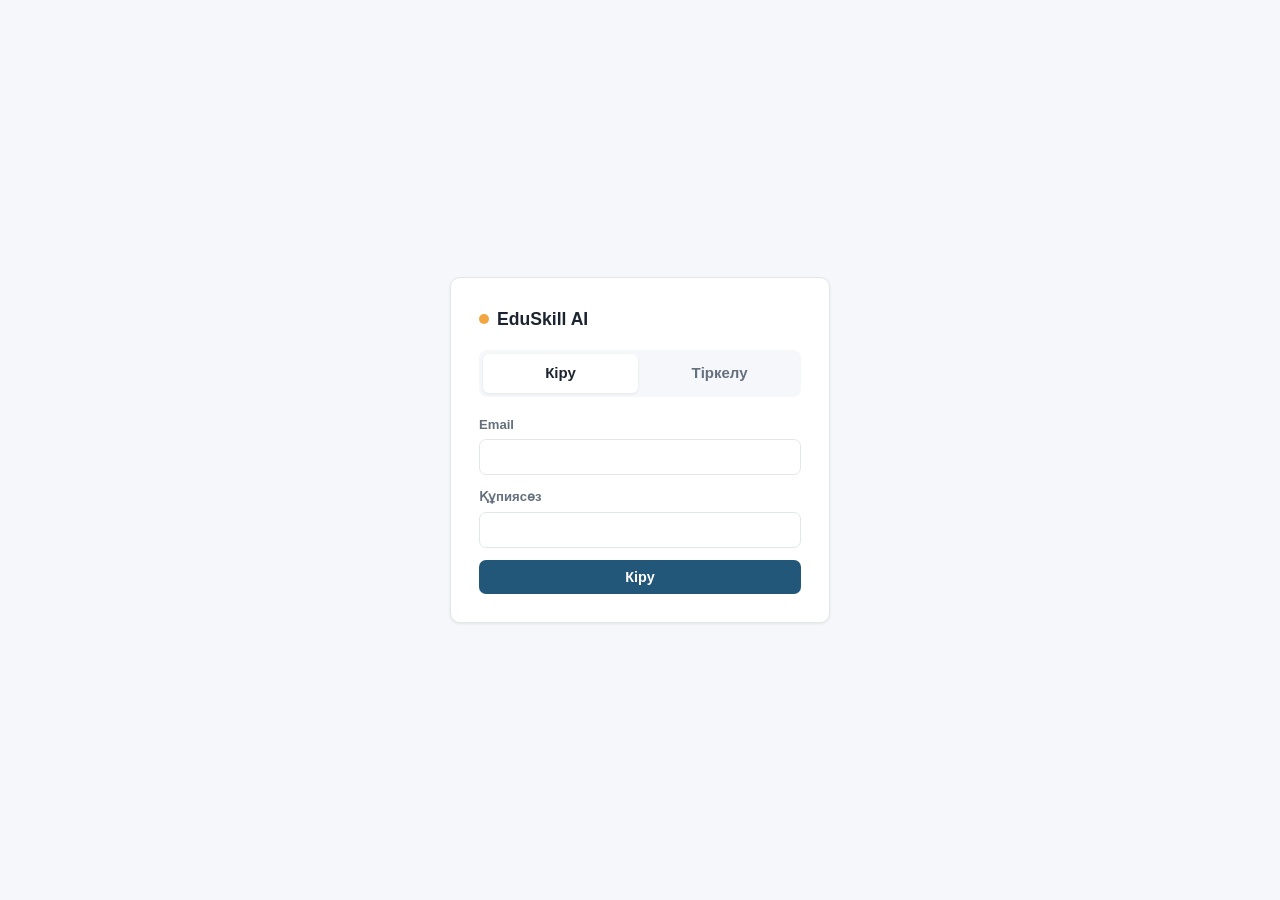
==== src/main/resources/static/index.html @ 42bb8954 "some addition" ====
<!DOCTYPE html>
<html lang="kk">
<head>
    <meta charset="UTF-8">
    <meta name="viewport" content="width=device-width, initial-scale=1">
    <title>EduSkill AI — Кіру</title>
    <link rel="stylesheet" href="css/style.css">
</head>
<body>
<div class="auth-wrap">
    <div class="auth-card">
        <div class="brand"><span class="dot"></span><span>EduSkill AI</span></div>

        <div class="tabs">
            <div class="tab active" data-tab="login">Кіру</div>
            <div class="tab" data-tab="register">Тіркелу</div>
        </div>

        <div id="alert" class="alert" style="display:none"></div>

        <form id="loginForm" class="form-view active">
            <div class="field">
                <label class="label" for="loginEmail">Email</label>
                <input class="input" type="email" id="loginEmail" required>
            </div>
            <div class="field">
                <label class="label" for="loginPassword">Құпиясөз</label>
                <input class="input" type="password" id="loginPassword" required>
            </div>
            <button class="btn btn-primary btn-block" type="submit" id="loginBtn">Кіру</button>
        </form>

        <form id="registerForm" class="form-view">
            <div class="row">
                <div class="field">
                    <label class="label" for="regFirstName">Аты</label>
                    <input class="input" id="regFirstName" required>
                </div>
                <div class="field">
                    <label class="label" for="regLastName">Тегі</label>
                    <input class="input" id="regLastName" required>
                </div>
            </div>
            <div class="field">
                <label class="label" for="regEmail">Email</label>
                <input class="input" type="email" id="regEmail" required>
            </div>
            <div class="field">
                <label class="label" for="regPassword">Құпиясөз</label>
                <input class="input" type="password" id="regPassword" required minlength="6">
            </div>
            <div class="field">
                <label class="label" for="regRole">Рөл</label>
                <select class="input" id="regRole">
                    <option value="STUDENT">Студент</option>
                    <option value="MENTOR">Ментор</option>
                    <option value="COMPANY">Компания</option>
                </select>
            </div>
            <button class="btn btn-primary btn-block" type="submit" id="registerBtn">Тіркелу</button>
        </form>
    </div>
</div>

<script src="js/api.js"></script>
<script>
    if (isLoggedIn()) window.location.href = "dashboard.html";

    const alertEl = document.getElementById("alert");
    document.querySelectorAll(".tab").forEach(tab => {
      tab.addEventListener("click", () => {
        document.querySelectorAll(".tab").forEach(t => t.classList.remove("active"));
        document.querySelectorAll(".form-view").forEach(f => f.classList.remove("active"));
        tab.classList.add("active");
        document.getElementById(tab.dataset.tab + "Form").classList.add("active");
        hideAlert(alertEl);
      });
    });

    document.getElementById("loginForm").addEventListener("submit", async (e) => {
      e.preventDefault();
      const btn = document.getElementById("loginBtn");
      btn.disabled = true; btn.innerHTML = '<span class="spinner"></span>';
      try {
        const data = await apiFetch("/api/v1/auth/authenticate", {
          method: "POST",
          body: JSON.stringify({
            email: document.getElementById("loginEmail").value,
            password: document.getElementById("loginPassword").value
          })
        });
        saveToken(data.token);
        window.location.href = "dashboard.html";
      } catch (err) {
        showError(alertEl, err.message || "Email немесе құпиясөз қате");
        btn.disabled = false; btn.textContent = "Кіру";
      }
    });

    document.getElementById("registerForm").addEventListener("submit", async (e) => {
      e.preventDefault();
      const btn = document.getElementById("registerBtn");
      btn.disabled = true; btn.innerHTML = '<span class="spinner"></span>';
      try {
        await apiFetch("/api/v1/auth/register", {
          method: "POST",
          body: JSON.stringify({
            firstName: document.getElementById("regFirstName").value,
            lastName: document.getElementById("regLastName").value,
            email: document.getElementById("regEmail").value,
            password: document.getElementById("regPassword").value,
            role: document.getElementById("regRole").value
          })
        });
        showSuccess(alertEl, "Тіркелу сәтті өтті. Енді кіре аласыз.");
        document.querySelector('.tab[data-tab="login"]').click();
      } catch (err) {
        showError(alertEl, err.message || "Тіркелу кезінде қате шықты");
      } finally {
        btn.disabled = false; btn.textContent = "Тіркелу";
      }
    });
</script>
</body>
</html>
---- src/main/resources/static/css/style.css ----
:root{
  --bg:#f5f7fa; --surface:#ffffff; --ink:#1b2430; --muted:#64707d;
  --primary:#22577a; --primary-ink:#ffffff; --accent:#f2a541;
  --success:#2e8b57; --danger:#d64545; --border:#e3e7ec;
  --radius:10px; --shadow:0 1px 3px rgba(27,36,48,.08);
}
*{box-sizing:border-box}
body{
  margin:0; background:var(--bg); color:var(--ink);
  font-family:-apple-system,BlinkMacSystemFont,"Segoe UI",Roboto,Arial,sans-serif;
  font-size:15px; line-height:1.5;
}
a{color:var(--primary)}
h1,h2,h3{margin:0 0 .4em; font-weight:650}
h1{font-size:1.5rem} h2{font-size:1.15rem} h3{font-size:1rem}
p{margin:0 0 .6em}

/* ---- Auth (no sidebar) page ---- */
.auth-wrap{min-height:100vh;display:flex;align-items:center;justify-content:center;padding:24px}
.auth-card{width:100%;max-width:380px;background:var(--surface);border:1px solid var(--border);
  border-radius:var(--radius);box-shadow:var(--shadow);padding:28px}
.brand{display:flex;align-items:center;gap:8px;margin-bottom:18px}
.brand .dot{width:10px;height:10px;border-radius:50%;background:var(--accent)}
.brand span{font-weight:700;font-size:1.1rem}
.tabs{display:flex;gap:4px;background:var(--bg);border-radius:8px;padding:4px;margin-bottom:18px}
.tab{flex:1;text-align:center;padding:8px;border-radius:6px;cursor:pointer;font-weight:600;color:var(--muted)}
.tab.active{background:var(--surface);color:var(--ink);box-shadow:var(--shadow)}
.form-view{display:none} .form-view.active{display:block}

/* ---- App shell (logged-in pages) ---- */
.shell{display:flex;min-height:100vh}
.sidebar{width:220px;flex:none;background:var(--surface);border-right:1px solid var(--border);
  padding:20px 14px;display:flex;flex-direction:column}
.sidebar .brand{padding:0 6px}
.nav{display:flex;flex-direction:column;gap:2px;margin-top:20px}
.nav a{display:block;padding:9px 10px;border-radius:7px;color:var(--ink);text-decoration:none;font-weight:500}
.nav a:hover{background:var(--bg)}
.nav a.active{background:var(--primary);color:var(--primary-ink)}
.sidebar .logout{margin-top:auto}
.main{flex:1;padding:26px 32px;max-width:920px}
.topbar{display:flex;justify-content:space-between;align-items:center;margin-bottom:20px}
.topbar .who{color:var(--muted);font-size:.9rem}

/* ---- Components ---- */
.card{background:var(--surface);border:1px solid var(--border);border-radius:var(--radius);
  box-shadow:var(--shadow);padding:18px 20px;margin-bottom:14px}
.label{display:block;font-size:.82rem;font-weight:600;color:var(--muted);margin:0 0 5px}
.input,textarea,select{
  width:100%;padding:9px 11px;border:1px solid var(--border);border-radius:7px;
  font-size:.92rem;font-family:inherit;background:var(--surface);color:var(--ink)
}
.input:focus,textarea:focus,select:focus{outline:2px solid var(--primary);outline-offset:1px}
.field{margin-bottom:12px}
.row{display:flex;gap:12px}
.row>.field{flex:1}
.btn{display:inline-flex;align-items:center;justify-content:center;gap:6px;border:none;
  border-radius:7px;padding:9px 16px;font-weight:600;font-size:.9rem;cursor:pointer}
.btn-primary{background:var(--primary);color:var(--primary-ink)}
.btn-primary:hover{opacity:.92}
.btn-primary:disabled{opacity:.6;cursor:not-allowed}
.btn-ghost{background:var(--bg);color:var(--ink)}
.btn-block{width:100%}
.btn-sm{padding:6px 12px;font-size:.82rem}
.alert{padding:10px 12px;border-radius:7px;font-size:.88rem;margin-bottom:12px}
.alert-error{background:#fbeaea;color:var(--danger)}
.alert-success{background:#e9f6ee;color:var(--success)}
.badge{display:inline-block;padding:2px 9px;border-radius:999px;font-size:.74rem;font-weight:600}
.badge-internship{background:#e6eef5;color:var(--primary)}
.badge-pet{background:#fdf1de;color:#a66a12}
.badge-pending{background:#fdf1de;color:#a66a12}
.badge-accepted{background:#e9f6ee;color:var(--success)}
.badge-rejected{background:#fbeaea;color:var(--danger)}
.muted{color:var(--muted);font-size:.88rem}
.chips{display:flex;flex-wrap:wrap;gap:6px;margin-top:6px}
.chip{border:1px solid var(--border);border-radius:999px;padding:2px 10px;font-size:.78rem}
.filters{display:flex;gap:6px;margin-bottom:16px}
.filters .btn{background:var(--surface);border:1px solid var(--border)}
.filters .btn.active{background:var(--primary);color:var(--primary-ink);border-color:var(--primary)}
.empty{text-align:center;color:var(--muted);padding:40px 10px}
.spinner{width:18px;height:18px;border:2px solid rgba(255,255,255,.4);border-top-color:#fff;
  border-radius:50%;animation:spin .7s linear infinite}
.spinner-dark{border:2px solid var(--border);border-top-color:var(--primary)}
@keyframes spin{to{transform:rotate(360deg)}}
.ai-response{white-space:pre-wrap;line-height:1.6;font-size:.94rem}
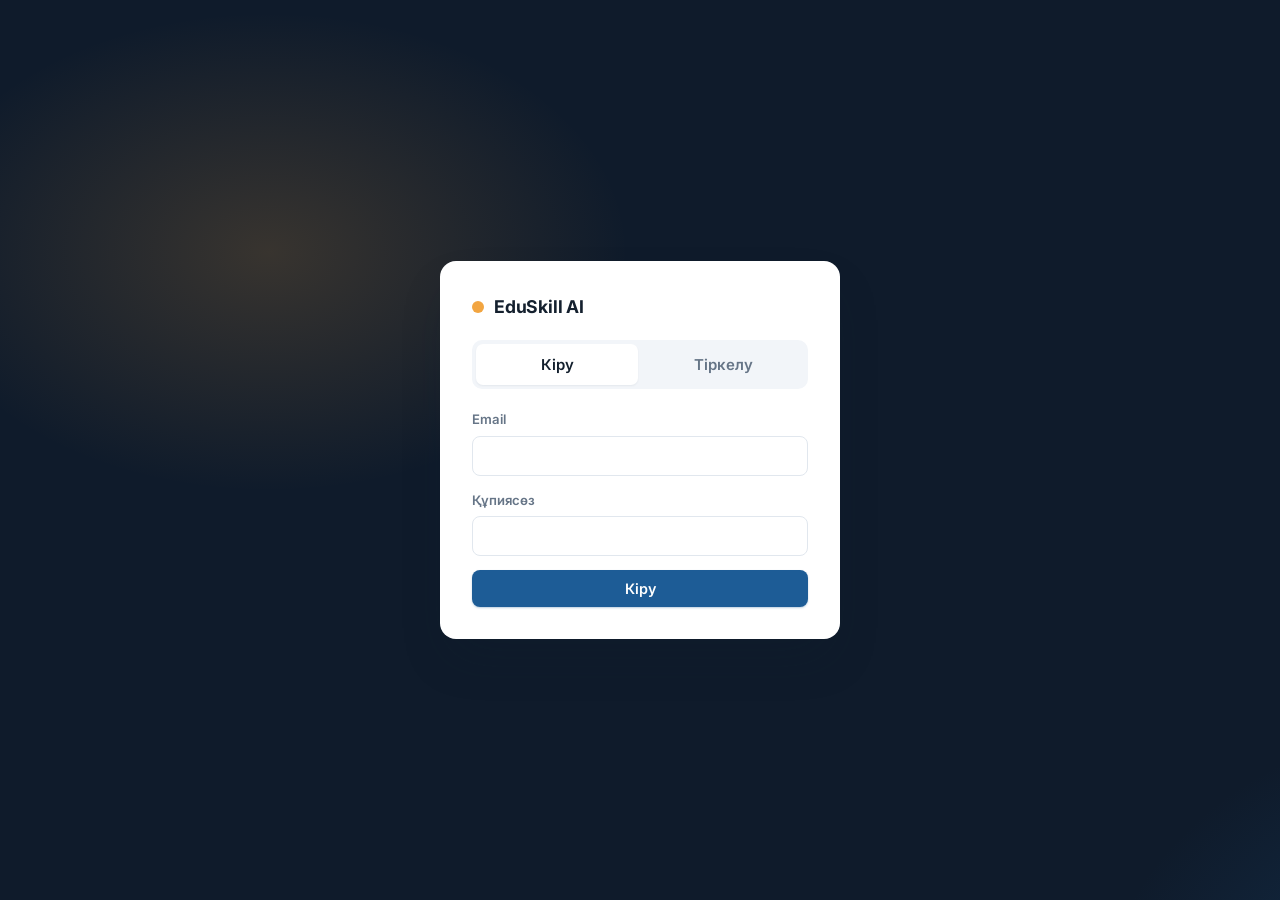
==== commit 65eeba53: "done" ====
--- a/src/main/resources/static/index.html
+++ b/src/main/resources/static/index.html
@@ -121,5 +121,6 @@
       }
     });
 </script>
+<script src="js/lang-switcher.js"></script>
 </body>
 </html>
--- a/src/main/resources/static/css/style.css
+++ b/src/main/resources/static/css/style.css
@@ -1,84 +1,489 @@
+@import url("https://fonts.googleapis.com/css2?family=Inter:wght@400;500;600;700&display=swap&subset=cyrillic,cyrillic-ext");
+
+/* =========================================================
+   EduSkill AI — design tokens
+   ========================================================= */
 :root{
-  --bg:#f5f7fa; --surface:#ffffff; --ink:#1b2430; --muted:#64707d;
-  --primary:#22577a; --primary-ink:#ffffff; --accent:#f2a541;
-  --success:#2e8b57; --danger:#d64545; --border:#e3e7ec;
-  --radius:10px; --shadow:0 1px 3px rgba(27,36,48,.08);
-}
+  --bg:#f2f5f9;
+  --surface:#ffffff;
+  --ink:#14202e;
+  --muted:#667587;
+  --primary:#1d5c96;
+  --primary-hover:#174c7c;
+  --primary-ink:#ffffff;
+  --accent:#f2a541;
+  --success:#1f8a55;
+  --danger:#d64545;
+  --border:#e1e7ee;
+  --side:#0f1b2b;
+  --side-ink:#c9d4e2;
+
+  --radius:12px;
+  --radius-sm:8px;
+  --shadow-sm:0 1px 2px rgba(15,27,43,.06);
+  --shadow:0 1px 2px rgba(15,27,43,.05), 0 6px 18px rgba(15,27,43,.06);
+  --shadow-lg:0 24px 48px -12px rgba(15,27,43,.28);
+
+  --ease:cubic-bezier(.2,.7,.2,1);
+  --t-fast:.15s;
+  --t:.25s;
+}
+
 *{box-sizing:border-box}
+html{scroll-behavior:smooth}
 body{
   margin:0; background:var(--bg); color:var(--ink);
-  font-family:-apple-system,BlinkMacSystemFont,"Segoe UI",Roboto,Arial,sans-serif;
-  font-size:15px; line-height:1.5;
-}
-a{color:var(--primary)}
-h1,h2,h3{margin:0 0 .4em; font-weight:650}
-h1{font-size:1.5rem} h2{font-size:1.15rem} h3{font-size:1rem}
+  font-family:"Inter",-apple-system,BlinkMacSystemFont,"Segoe UI",Roboto,Arial,sans-serif;
+  font-size:15px; line-height:1.55;
+  -webkit-font-smoothing:antialiased;
+}
+a{color:var(--primary);transition:color var(--t-fast)}
+a:hover{color:var(--primary-hover)}
+h1,h2,h3,h4{margin:0 0 .4em;font-weight:650;letter-spacing:-.01em;line-height:1.25}
+h1{font-size:1.6rem;letter-spacing:-.02em}
+h2{font-size:1.2rem}
+h3{font-size:1.02rem}
 p{margin:0 0 .6em}
-
-/* ---- Auth (no sidebar) page ---- */
-.auth-wrap{min-height:100vh;display:flex;align-items:center;justify-content:center;padding:24px}
-.auth-card{width:100%;max-width:380px;background:var(--surface);border:1px solid var(--border);
-  border-radius:var(--radius);box-shadow:var(--shadow);padding:28px}
-.brand{display:flex;align-items:center;gap:8px;margin-bottom:18px}
-.brand .dot{width:10px;height:10px;border-radius:50%;background:var(--accent)}
-.brand span{font-weight:700;font-size:1.1rem}
-.tabs{display:flex;gap:4px;background:var(--bg);border-radius:8px;padding:4px;margin-bottom:18px}
-.tab{flex:1;text-align:center;padding:8px;border-radius:6px;cursor:pointer;font-weight:600;color:var(--muted)}
-.tab.active{background:var(--surface);color:var(--ink);box-shadow:var(--shadow)}
-.form-view{display:none} .form-view.active{display:block}
-
-/* ---- App shell (logged-in pages) ---- */
+::selection{background:rgba(29,92,150,.18)}
+
+/* =========================================================
+   Auth page (index.html)
+   ========================================================= */
+.auth-wrap{
+  min-height:100vh;display:flex;align-items:center;justify-content:center;padding:24px;
+  background:
+    radial-gradient(600px 400px at 15% 20%, rgba(242,165,65,.18), transparent 60%),
+    radial-gradient(700px 500px at 85% 80%, rgba(29,92,150,.35), transparent 60%),
+    var(--side);
+  background-size:140% 140%, 140% 140%, auto;
+  animation:authDrift 22s ease-in-out infinite alternate;
+}
+@keyframes authDrift{
+  from{background-position:0% 0%, 100% 100%, 0 0}
+  to{background-position:30% 20%, 70% 80%, 0 0}
+}
+.auth-card{
+  width:100%;max-width:400px;background:var(--surface);
+  border-radius:16px;box-shadow:var(--shadow-lg);padding:32px;
+  animation:cardIn .6s var(--ease) both;
+}
+@keyframes cardIn{
+  from{opacity:0;transform:translateY(18px) scale(.98)}
+  to{opacity:1;transform:none}
+}
+.brand{display:flex;align-items:center;gap:10px;margin-bottom:20px}
+.brand .dot{
+  width:12px;height:12px;border-radius:50%;background:var(--accent);
+  box-shadow:0 0 0 0 rgba(242,165,65,.6);
+  animation:pulse 2.4s ease-out infinite;
+}
+@keyframes pulse{
+  0%{box-shadow:0 0 0 0 rgba(242,165,65,.55)}
+  70%,100%{box-shadow:0 0 0 9px rgba(242,165,65,0)}
+}
+.brand span{font-weight:700;font-size:1.1rem;letter-spacing:-.01em}
+
+.tabs{display:flex;gap:4px;background:var(--bg);border-radius:10px;padding:4px;margin-bottom:20px}
+.tab{
+  flex:1;text-align:center;padding:9px;border-radius:7px;cursor:pointer;
+  font-weight:600;color:var(--muted);user-select:none;
+  transition:background var(--t) var(--ease), color var(--t), box-shadow var(--t);
+}
+.tab:hover{color:var(--ink)}
+.tab.active{background:var(--surface);color:var(--ink);box-shadow:var(--shadow-sm)}
+.form-view{display:none}
+.form-view.active{display:block;animation:viewIn .35s var(--ease) both}
+@keyframes viewIn{from{opacity:0;transform:translateX(10px)}to{opacity:1;transform:none}}
+
+/* =========================================================
+   App shell
+   ========================================================= */
 .shell{display:flex;min-height:100vh}
-.sidebar{width:220px;flex:none;background:var(--surface);border-right:1px solid var(--border);
-  padding:20px 14px;display:flex;flex-direction:column}
-.sidebar .brand{padding:0 6px}
-.nav{display:flex;flex-direction:column;gap:2px;margin-top:20px}
-.nav a{display:block;padding:9px 10px;border-radius:7px;color:var(--ink);text-decoration:none;font-weight:500}
-.nav a:hover{background:var(--bg)}
-.nav a.active{background:var(--primary);color:var(--primary-ink)}
+.sidebar{
+  width:236px;flex:none;background:var(--side);color:var(--side-ink);
+  padding:22px 14px;display:flex;flex-direction:column;
+  position:sticky;top:0;height:100vh;
+}
+.sidebar .brand{padding:0 10px;color:#fff}
+.nav{display:flex;flex-direction:column;gap:3px;margin-top:24px}
+.nav a{
+  position:relative;display:block;padding:10px 14px;border-radius:var(--radius-sm);
+  color:var(--side-ink);text-decoration:none;font-weight:500;
+  transition:background var(--t) var(--ease), color var(--t), padding-left var(--t) var(--ease);
+}
+.nav a::before{
+  content:"";position:absolute;left:0;top:50%;width:3px;height:0;border-radius:3px;
+  background:var(--accent);transform:translateY(-50%);
+  transition:height var(--t) var(--ease);
+}
+.nav a:hover{background:rgba(255,255,255,.06);color:#fff;padding-left:18px}
+.nav a.active{background:rgba(255,255,255,.10);color:#fff}
+.nav a.active::before{height:20px}
 .sidebar .logout{margin-top:auto}
-.main{flex:1;padding:26px 32px;max-width:920px}
-.topbar{display:flex;justify-content:space-between;align-items:center;margin-bottom:20px}
+.sidebar .logout .btn-ghost{
+  background:rgba(255,255,255,.07);color:var(--side-ink);
+}
+.sidebar .logout .btn-ghost:hover{background:rgba(255,255,255,.14);color:#fff}
+
+.main{
+  flex:1;min-width:0;padding:30px 36px;max-width:980px;
+  animation:pageIn .5s var(--ease) both;
+}
+@keyframes pageIn{from{opacity:0;transform:translateY(10px)}to{opacity:1;transform:none}}
+.topbar{
+  display:flex;justify-content:space-between;align-items:center;
+  margin-bottom:24px;padding-bottom:16px;border-bottom:1px solid var(--border);
+}
 .topbar .who{color:var(--muted);font-size:.9rem}
 
-/* ---- Components ---- */
-.card{background:var(--surface);border:1px solid var(--border);border-radius:var(--radius);
-  box-shadow:var(--shadow);padding:18px 20px;margin-bottom:14px}
-.label{display:block;font-size:.82rem;font-weight:600;color:var(--muted);margin:0 0 5px}
+/* =========================================================
+   Components
+   ========================================================= */
+.card{
+  background:var(--surface);border:1px solid var(--border);border-radius:var(--radius);
+  box-shadow:var(--shadow-sm);padding:20px 22px;margin-bottom:16px;
+  transition:box-shadow var(--t) var(--ease), border-color var(--t), transform var(--t) var(--ease);
+}
+.card:hover{box-shadow:var(--shadow);border-color:#d3dce6}
+
+.label{display:block;font-size:.82rem;font-weight:600;color:var(--muted);margin:0 0 6px}
 .input,textarea,select{
-  width:100%;padding:9px 11px;border:1px solid var(--border);border-radius:7px;
-  font-size:.92rem;font-family:inherit;background:var(--surface);color:var(--ink)
-}
-.input:focus,textarea:focus,select:focus{outline:2px solid var(--primary);outline-offset:1px}
-.field{margin-bottom:12px}
-.row{display:flex;gap:12px}
-.row>.field{flex:1}
-.btn{display:inline-flex;align-items:center;justify-content:center;gap:6px;border:none;
-  border-radius:7px;padding:9px 16px;font-weight:600;font-size:.9rem;cursor:pointer}
-.btn-primary{background:var(--primary);color:var(--primary-ink)}
-.btn-primary:hover{opacity:.92}
-.btn-primary:disabled{opacity:.6;cursor:not-allowed}
+  width:100%;padding:10px 12px;border:1px solid var(--border);border-radius:var(--radius-sm);
+  font-size:.92rem;font-family:inherit;background:var(--surface);color:var(--ink);
+  transition:border-color var(--t-fast), box-shadow var(--t-fast);
+}
+.input:hover,textarea:hover,select:hover{border-color:#c6d1dd}
+.input:focus,textarea:focus,select:focus{
+  outline:none;border-color:var(--primary);box-shadow:0 0 0 3px rgba(29,92,150,.16);
+}
+textarea{resize:vertical}
+.field{margin-bottom:14px}
+.row{display:flex;gap:14px}
+.row>.field{flex:1;min-width:0}
+
+.btn{
+  display:inline-flex;align-items:center;justify-content:center;gap:6px;border:none;
+  border-radius:var(--radius-sm);padding:10px 18px;font-weight:600;font-size:.9rem;
+  font-family:inherit;cursor:pointer;text-decoration:none;
+  transition:background var(--t-fast), box-shadow var(--t) var(--ease), transform var(--t-fast) var(--ease), opacity var(--t-fast);
+}
+.btn:active{transform:translateY(1px) scale(.985)}
+.btn:focus-visible{outline:2px solid var(--primary);outline-offset:2px}
+.btn-primary{background:var(--primary);color:var(--primary-ink);box-shadow:0 1px 2px rgba(29,92,150,.3)}
+.btn-primary:hover{background:var(--primary-hover);box-shadow:0 6px 14px -4px rgba(29,92,150,.45);color:#fff}
+.btn-primary:disabled{opacity:.6;cursor:not-allowed;box-shadow:none}
 .btn-ghost{background:var(--bg);color:var(--ink)}
+.btn-ghost:hover{background:#e6ebf2;color:var(--ink)}
 .btn-block{width:100%}
 .btn-sm{padding:6px 12px;font-size:.82rem}
-.alert{padding:10px 12px;border-radius:7px;font-size:.88rem;margin-bottom:12px}
-.alert-error{background:#fbeaea;color:var(--danger)}
-.alert-success{background:#e9f6ee;color:var(--success)}
-.badge{display:inline-block;padding:2px 9px;border-radius:999px;font-size:.74rem;font-weight:600}
-.badge-internship{background:#e6eef5;color:var(--primary)}
+
+.alert{
+  padding:11px 14px;border-radius:var(--radius-sm);font-size:.88rem;margin-bottom:14px;
+  border:1px solid transparent;animation:alertIn .35s var(--ease) both;
+}
+@keyframes alertIn{from{opacity:0;transform:translateY(-8px)}to{opacity:1;transform:none}}
+.alert-error{background:#fcecec;color:#a52f2f;border-color:#f5cfcf}
+.alert-success{background:#e8f6ee;color:#17693f;border-color:#c5e6d3}
+
+.badge{display:inline-block;padding:3px 10px;border-radius:999px;font-size:.74rem;font-weight:600}
+.badge-internship{background:#e4edf6;color:var(--primary)}
 .badge-pet{background:#fdf1de;color:#a66a12}
+.badge-algo{background:#e0f2fe;color:#0369a1}
+.badge-owner{background:#dcfce7;color:#15803d}
 .badge-pending{background:#fdf1de;color:#a66a12}
-.badge-accepted{background:#e9f6ee;color:var(--success)}
-.badge-rejected{background:#fbeaea;color:var(--danger)}
+.badge-accepted{background:#e8f6ee;color:var(--success)}
+.badge-rejected{background:#fcecec;color:var(--danger)}
+
 .muted{color:var(--muted);font-size:.88rem}
-.chips{display:flex;flex-wrap:wrap;gap:6px;margin-top:6px}
-.chip{border:1px solid var(--border);border-radius:999px;padding:2px 10px;font-size:.78rem}
-.filters{display:flex;gap:6px;margin-bottom:16px}
-.filters .btn{background:var(--surface);border:1px solid var(--border)}
+.chips{display:flex;flex-wrap:wrap;gap:6px;margin-top:8px}
+.chip{
+  border:1px solid var(--border);background:var(--bg);border-radius:999px;
+  padding:2px 11px;font-size:.78rem;font-weight:500;
+  transition:border-color var(--t-fast), background var(--t-fast);
+}
+.chip:hover{border-color:var(--primary);background:#fff}
+
+.filters{display:flex;flex-wrap:wrap;gap:8px;margin-bottom:18px}
+.filters .btn{background:var(--surface);border:1px solid var(--border);color:var(--ink)}
+.filters .btn:hover{border-color:var(--primary);color:var(--primary)}
 .filters .btn.active{background:var(--primary);color:var(--primary-ink);border-color:var(--primary)}
-.empty{text-align:center;color:var(--muted);padding:40px 10px}
-.spinner{width:18px;height:18px;border:2px solid rgba(255,255,255,.4);border-top-color:#fff;
-  border-radius:50%;animation:spin .7s linear infinite}
+
+.empty{text-align:center;color:var(--muted);padding:48px 10px}
+
+/* ---- Loading ---- */
+.spinner{
+  width:18px;height:18px;border:2px solid rgba(255,255,255,.4);border-top-color:#fff;
+  border-radius:50%;animation:spin .7s linear infinite;display:inline-block;
+}
 .spinner-dark{border:2px solid var(--border);border-top-color:var(--primary)}
 @keyframes spin{to{transform:rotate(360deg)}}
-.ai-response{white-space:pre-wrap;line-height:1.6;font-size:.94rem}+
+.ai-response{white-space:pre-wrap;line-height:1.7;font-size:.94rem;animation:fadeIn .5s var(--ease) both}
+@keyframes fadeIn{from{opacity:0}to{opacity:1}}
+
+/* ---- Lists of cards: staggered entrance (e.g. projects list) ---- */
+#list>.card,#createdProjectsList>.project-item,#acceptedProjectsList>.project-item{
+  animation:itemIn .45s var(--ease) both;
+}
+#list>.card:nth-child(1){animation-delay:.03s}
+#list>.card:nth-child(2){animation-delay:.08s}
+#list>.card:nth-child(3){animation-delay:.13s}
+#list>.card:nth-child(4){animation-delay:.18s}
+#list>.card:nth-child(5){animation-delay:.23s}
+#list>.card:nth-child(n+6){animation-delay:.28s}
+@keyframes itemIn{from{opacity:0;transform:translateY(12px)}to{opacity:1;transform:none}}
+
+/* ---- Modal (opens on user action) ---- */
+.modal-backdrop{animation:fadeIn .2s ease both;backdrop-filter:blur(3px)}
+.modal-content{animation:modalIn .3s var(--ease) both}
+@keyframes modalIn{from{opacity:0;transform:translateY(16px) scale(.97)}to{opacity:1;transform:none}}
+
+/* ---- Profile heatmap ---- */
+.heatmap-grid{animation:fadeIn .8s ease both}
+.day-cell{transition:transform .12s var(--ease), box-shadow .12s}
+.day-cell:hover{transform:scale(1.35);box-shadow:0 0 0 2px rgba(33,110,57,.25)}
+
+/* ---- Stat boxes / project items ---- */
+.stat-box,.project-item{transition:transform var(--t) var(--ease), box-shadow var(--t)}
+.stat-box:hover,.project-item:hover{transform:translateY(-2px);box-shadow:var(--shadow)}
+
+/* =========================================================
+   Responsive
+   ========================================================= */
+@media (max-width:860px){
+  .shell{flex-direction:column}
+  .sidebar{
+    width:100%;height:auto;position:sticky;top:0;z-index:50;
+    flex-direction:row;align-items:center;gap:10px;padding:10px 14px;overflow-x:auto;
+  }
+  .sidebar .brand{margin:0;flex:none}
+  .nav{flex-direction:row;margin:0;gap:4px}
+  .nav a{white-space:nowrap;padding:8px 12px}
+  .nav a::before{display:none}
+  .nav a:hover{padding-left:12px}
+  .sidebar .logout{margin:0 0 0 auto;flex:none}
+  .main{padding:20px 16px}
+  .row{flex-direction:column;gap:0}
+}
+
+/* =========================================================
+   Accessibility
+   ========================================================= */
+a:focus-visible,.tab:focus-visible{outline:2px solid var(--primary);outline-offset:2px;border-radius:4px}
+
+@media (prefers-reduced-motion:reduce){
+  *,*::before,*::after{
+    animation-duration:.01ms !important;animation-iteration-count:1 !important;
+    transition-duration:.01ms !important;scroll-behavior:auto !important;
+  }
+}
+
+/* =========================================================
+   v2 — HCI upgrade (heuristics, a11y, feedback, dark mode)
+   ========================================================= */
+[hidden]{display:none !important}
+.sr-only{position:absolute;width:1px;height:1px;overflow:hidden;clip:rect(0,0,0,0);white-space:nowrap}
+.skip-link{position:absolute;left:12px;top:-70px;background:var(--primary);color:var(--primary-ink);padding:10px 16px;border-radius:8px;z-index:12000;font-weight:600;transition:top .2s var(--ease)}
+.skip-link:focus{top:12px;color:var(--primary-ink)}
+.main:focus{outline:none}
+
+/* ---- Dark theme ---- */
+[data-theme="dark"]{
+  color-scheme:dark;
+  --bg:#0b1420;--surface:#121f30;--ink:#e6edf5;--muted:#93a4b8;--border:#233449;
+  --primary:#4a9be0;--primary-hover:#6bb0ee;--primary-ink:#07131f;--side:#08111c;
+  --success:#3fc17f;--danger:#f06a6a;
+  --shadow-sm:0 1px 2px rgba(0,0,0,.4);--shadow:0 6px 18px rgba(0,0,0,.4);
+}
+[data-theme="dark"] .auth-card,[data-theme="dark"] .dlg{background:var(--surface)}
+[data-theme="dark"] .btn-ghost:hover{background:#1b2d44}
+[data-theme="dark"] .card:hover{border-color:#31465f}
+[data-theme="dark"] .alert-error{background:#3a1c1f;color:#ffb4b4;border-color:#5a2a2f}
+[data-theme="dark"] .alert-success{background:#12331f;color:#9fe3bb;border-color:#1f5a38}
+[data-theme="dark"] .badge-internship{background:#16314d;color:#8cc4f5}
+[data-theme="dark"] .badge-pet,[data-theme="dark"] .badge-pending{background:#3b2d12;color:#f0be6a}
+[data-theme="dark"] .badge-algo{background:#10344a;color:#7fd0f5}
+[data-theme="dark"] .badge-owner,[data-theme="dark"] .badge-accepted{background:#12331f;color:#7ddca6}
+[data-theme="dark"] .badge-rejected{background:#3a1c1f;color:#ffb4b4}
+[data-theme="dark"] .day-cell.lvl-0{background:#1b2b3f}
+
+/* ---- Auth tabs as buttons ---- */
+button.tab{border:0;background:none;font:inherit}
+.tab:focus-visible{outline:2px solid var(--primary);outline-offset:1px}
+
+/* ---- Sidebar icons + theme toggle ---- */
+.nav a{display:flex;align-items:center;gap:11px}
+.ico{width:18px;height:18px;flex:none;fill:none;stroke:currentColor;stroke-width:1.8;stroke-linecap:round;stroke-linejoin:round}
+.theme-toggle{display:flex;align-items:center;justify-content:center;width:100%;margin-bottom:8px;padding:9px 12px;border-radius:var(--radius-sm);background:transparent;border:1px solid rgba(255,255,255,.14);color:var(--side-ink);font:inherit;font-size:.85rem;cursor:pointer;transition:background var(--t-fast),color var(--t-fast)}
+.theme-toggle:hover{background:rgba(255,255,255,.08);color:#fff}
+.theme-toggle:focus-visible,.nav a:focus-visible{outline:2px solid var(--accent);outline-offset:2px}
+.badge-role{background:var(--primary);color:var(--primary-ink);margin-right:8px}
+
+/* ---- Toasts ---- */
+.toast-wrap{position:fixed;right:20px;bottom:20px;display:flex;flex-direction:column;gap:10px;z-index:11000;max-width:calc(100vw - 40px)}
+.toast{display:flex;align-items:center;gap:10px;background:var(--ink);color:var(--bg);padding:12px 14px;border-radius:10px;box-shadow:var(--shadow-lg);font-size:.9rem;min-width:240px;animation:toastIn .35s var(--ease) both}
+.toast.out{opacity:0;transform:translateX(16px);transition:.2s}
+.toast button{margin-left:auto;background:none;border:0;color:inherit;font-size:1.2rem;cursor:pointer;opacity:.7;line-height:1}
+.toast button:hover{opacity:1}
+.toast-ico{width:22px;height:22px;border-radius:50%;display:grid;place-items:center;font-size:.78rem;font-weight:700;flex:none;background:var(--primary);color:#fff}
+.toast-success .toast-ico{background:var(--success)}
+.toast-error .toast-ico{background:var(--danger)}
+@keyframes toastIn{from{opacity:0;transform:translateY(12px) scale(.97)}to{opacity:1;transform:none}}
+
+/* ---- Dialogs ---- */
+.dlg-backdrop{position:fixed;inset:0;background:rgba(10,18,30,.6);backdrop-filter:blur(3px);display:flex;align-items:center;justify-content:center;z-index:9999;padding:16px;animation:fadeIn .2s ease both}
+.dlg{background:var(--surface);color:var(--ink);border-radius:16px;width:100%;max-width:480px;padding:24px;box-shadow:var(--shadow-lg);max-height:90vh;overflow:auto;animation:modalIn .3s var(--ease) both}
+.dlg:focus{outline:none}
+.dlg-head{display:flex;justify-content:space-between;align-items:center;gap:12px;margin-bottom:12px}
+.dlg-head h3{margin:0;font-size:1.1rem}
+.dlg-actions{display:flex;justify-content:flex-end;gap:8px;margin-top:18px}
+.icon-btn{background:none;border:0;font-size:1.5rem;line-height:1;cursor:pointer;color:var(--muted);border-radius:6px;padding:2px 8px}
+.icon-btn:hover{color:var(--ink);background:var(--bg)}
+.btn-danger{background:var(--danger);color:#fff}
+.btn-danger:hover{filter:brightness(.92)}
+.btn-accept{background:var(--success);color:#fff}
+.btn-accept:hover{filter:brightness(.92)}
+.btn-reject{background:transparent;color:var(--danger);border:1px solid var(--danger)}
+.btn-reject:hover{background:var(--danger);color:#fff}
+.info-group{margin-bottom:12px}
+.info-label{font-size:.78rem;font-weight:600;color:var(--muted)}
+.info-val{font-size:.95rem}
+
+/* ---- Skeleton / progress / empty ---- */
+.skeleton{background:linear-gradient(90deg,var(--border) 25%,var(--bg) 50%,var(--border) 75%);background-size:200% 100%;animation:shimmer 1.3s linear infinite;border-radius:10px;margin-bottom:12px}
+@keyframes shimmer{to{background-position:-200% 0}}
+.progress{height:8px;background:var(--border);border-radius:99px;overflow:hidden}
+.progress>i{display:block;height:100%;width:0;background:linear-gradient(90deg,var(--accent),#f7c273);border-radius:99px;transition:width .9s var(--ease)}
+.progress-row{display:flex;justify-content:space-between;align-items:baseline;margin-bottom:8px}
+.empty{padding:44px 16px}
+.empty strong{display:block;font-size:1.02rem;color:var(--ink);margin-bottom:4px}
+.empty .btn{margin-top:14px}
+.state-error{text-align:center;padding:36px 16px}
+.state-error .btn{margin-top:12px}
+
+/* ---- Forms: validation, hints, password ---- */
+.input.invalid{border-color:var(--danger);box-shadow:0 0 0 3px rgba(214,69,69,.12)}
+.field-error{color:var(--danger);font-size:.8rem;margin-top:5px}
+.hint{color:var(--muted);font-size:.8rem;margin-top:5px}
+.counter{float:right;font-weight:500}
+.pw{position:relative}
+.pw .input{padding-right:64px}
+.pw button{position:absolute;right:6px;top:50%;transform:translateY(-50%);background:none;border:0;color:var(--primary);font:inherit;font-size:.8rem;font-weight:600;cursor:pointer;padding:6px 8px;border-radius:6px}
+.pw button:hover{background:var(--bg)}
+.meter{display:flex;gap:4px;margin-top:8px}
+.meter i{flex:1;height:4px;border-radius:4px;background:var(--border);transition:background var(--t)}
+.meter.s1 i:nth-child(-n+1){background:var(--danger)}
+.meter.s2 i:nth-child(-n+2){background:var(--accent)}
+.meter.s3 i:nth-child(-n+3){background:#7bbf6a}
+.meter.s4 i:nth-child(-n+4){background:var(--success)}
+
+/* ---- Dashboard ---- */
+.stats{display:grid;grid-template-columns:repeat(auto-fit,minmax(160px,1fr));gap:14px;margin-bottom:16px}
+.stat{background:var(--surface);border:1px solid var(--border);border-radius:var(--radius);padding:16px 18px;box-shadow:var(--shadow-sm)}
+.stat .num{font-size:1.9rem;font-weight:700;letter-spacing:-.02em;font-variant-numeric:tabular-nums;line-height:1.1}
+.stat .lbl{color:var(--muted);font-size:.84rem;margin-top:4px}
+.actions{display:grid;grid-template-columns:repeat(auto-fit,minmax(250px,1fr));gap:14px}
+.actions .card{margin:0;display:flex;flex-direction:column;align-items:flex-start;gap:4px}
+.actions .card .btn{margin-top:auto}
+.missing{margin:8px 0 0;padding-left:18px;color:var(--muted);font-size:.86rem}
+
+/* ---- Toolbar / disclosure ---- */
+.toolbar{display:flex;gap:10px;flex-wrap:wrap;margin-bottom:12px}
+.toolbar .search{flex:1;min-width:200px}
+.toolbar select{width:auto;min-width:170px}
+.count{display:inline-block;min-width:20px;padding:0 6px;margin-left:6px;border-radius:99px;background:var(--bg);color:var(--muted);font-size:.74rem;line-height:18px;text-align:center}
+.filters .btn.active .count{background:rgba(255,255,255,.22);color:inherit}
+details.disclosure>summary{cursor:pointer;font-weight:650;list-style:none;display:flex;justify-content:space-between;align-items:center}
+details.disclosure>summary::-webkit-details-marker{display:none}
+details.disclosure>summary::after{content:"";width:8px;height:8px;border-right:2px solid var(--muted);border-bottom:2px solid var(--muted);transform:rotate(45deg);transition:transform var(--t) var(--ease)}
+details.disclosure[open]>summary::after{transform:rotate(-135deg)}
+details.disclosure>summary:focus-visible{outline:2px solid var(--primary);outline-offset:4px;border-radius:6px}
+details.disclosure form{margin-top:14px}
+.link-out{font-weight:600;font-size:.86rem}
+
+/* ---- Projects / applications / profile lists ---- */
+.app-item{background:var(--bg);border-left:4px solid var(--primary);border-radius:var(--radius-sm);padding:12px 14px;margin-top:10px}
+.app-head{display:flex;justify-content:space-between;align-items:center;flex-wrap:wrap;gap:8px}
+.app-btns{display:flex;gap:6px;align-items:center;flex-wrap:wrap}
+.project-item{background:var(--bg);border:1px solid var(--border);border-radius:var(--radius-sm);padding:14px;margin-top:10px}
+.project-item.member{border-left:4px solid var(--success)}
+.row-between{display:flex;justify-content:space-between;align-items:center;gap:8px}
+
+/* ---- Streak / heatmap ---- */
+.streak-card{background:var(--surface);padding:22px 24px;border-radius:var(--radius);border:1px solid var(--border);box-shadow:var(--shadow-sm);margin-bottom:16px}
+.streak-header{display:flex;justify-content:space-between;align-items:center;margin-bottom:16px;flex-wrap:wrap;gap:12px}
+.streak-stats{display:flex;gap:12px}
+.stat-box{background:var(--bg);padding:8px 16px;border-radius:var(--radius-sm);border:1px solid var(--border);text-align:center}
+.stat-box .num{font-size:1.1rem;font-weight:700;color:var(--primary)}
+.stat-box .lbl{font-size:.74rem;color:var(--muted)}
+.heatmap-container{width:100%;overflow-x:auto;padding-bottom:8px}
+.heatmap-grid{display:grid;grid-template-rows:repeat(7,13px);grid-auto-flow:column;grid-auto-columns:13px;gap:4px;width:max-content}
+.day-cell{width:13px;height:13px;border-radius:3px;background:#ebedf0}
+.day-cell.pad{visibility:hidden}
+.day-cell.lvl-1{background:#9be9a8}.day-cell.lvl-2{background:#40c463}.day-cell.lvl-3{background:#30a14e}.day-cell.lvl-4{background:#216e39}
+.legend{display:flex;justify-content:flex-end;align-items:center;gap:5px;font-size:.75rem;color:var(--muted);margin-top:8px}
+.chips-live{min-height:0}
+
+/* ---- AI result ---- */
+.ai-response{white-space:normal}
+.ai-response p{margin:0 0 .8em}
+.ai-response h4{margin:1.1em 0 .4em;font-size:1rem}
+.ai-response ul{margin:0 0 .9em;padding-left:20px}
+.ai-response li{margin-bottom:.35em}
+.ai-bar{display:flex;justify-content:space-between;align-items:center;gap:8px;margin-bottom:12px;padding-bottom:10px;border-bottom:1px solid var(--border);flex-wrap:wrap}
+.status-line{display:flex;align-items:center;gap:10px;color:var(--muted);margin-bottom:14px}
+
+@media (max-width:860px){
+  .toast-wrap{left:16px;right:16px;bottom:16px}
+  .toolbar select{width:100%}
+  .theme-toggle{width:auto;margin:0 6px 0 0;white-space:nowrap}
+  .sidebar .logout{display:flex;align-items:center}
+}
+
+/* ---- Language switcher (topbar & floating) ---- */
+.topbar-right {
+  display: flex;
+  align-items: center;
+  gap: 12px;
+  flex-wrap: wrap;
+  justify-content: flex-end;
+}
+.lang-switch {
+  display: inline-flex;
+  gap: 2px;
+  padding: 3px;
+  border-radius: 10px;
+  background: var(--bg);
+  border: 1px solid var(--border);
+}
+.lang-switch button {
+  border: 0;
+  background: none;
+  font: inherit;
+  font-size: .78rem;
+  font-weight: 600;
+  letter-spacing: .02em;
+  color: var(--muted);
+  padding: 5px 11px;
+  border-radius: 7px;
+  cursor: pointer;
+  transition: background var(--t-fast), color var(--t-fast), box-shadow var(--t-fast);
+}
+.lang-switch button:hover { color: var(--ink); }
+.lang-switch button[aria-pressed="true"] {
+  background: var(--surface);
+  color: var(--ink);
+  box-shadow: var(--shadow-sm);
+}
+.lang-switch button:focus-visible {
+  outline: 2px solid var(--primary);
+  outline-offset: 1px;
+}
+.lang-switch.floating {
+  position: fixed;
+  top: 16px;
+  right: 16px;
+  z-index: 100;
+  background: var(--surface);
+  box-shadow: var(--shadow-sm);
+}
